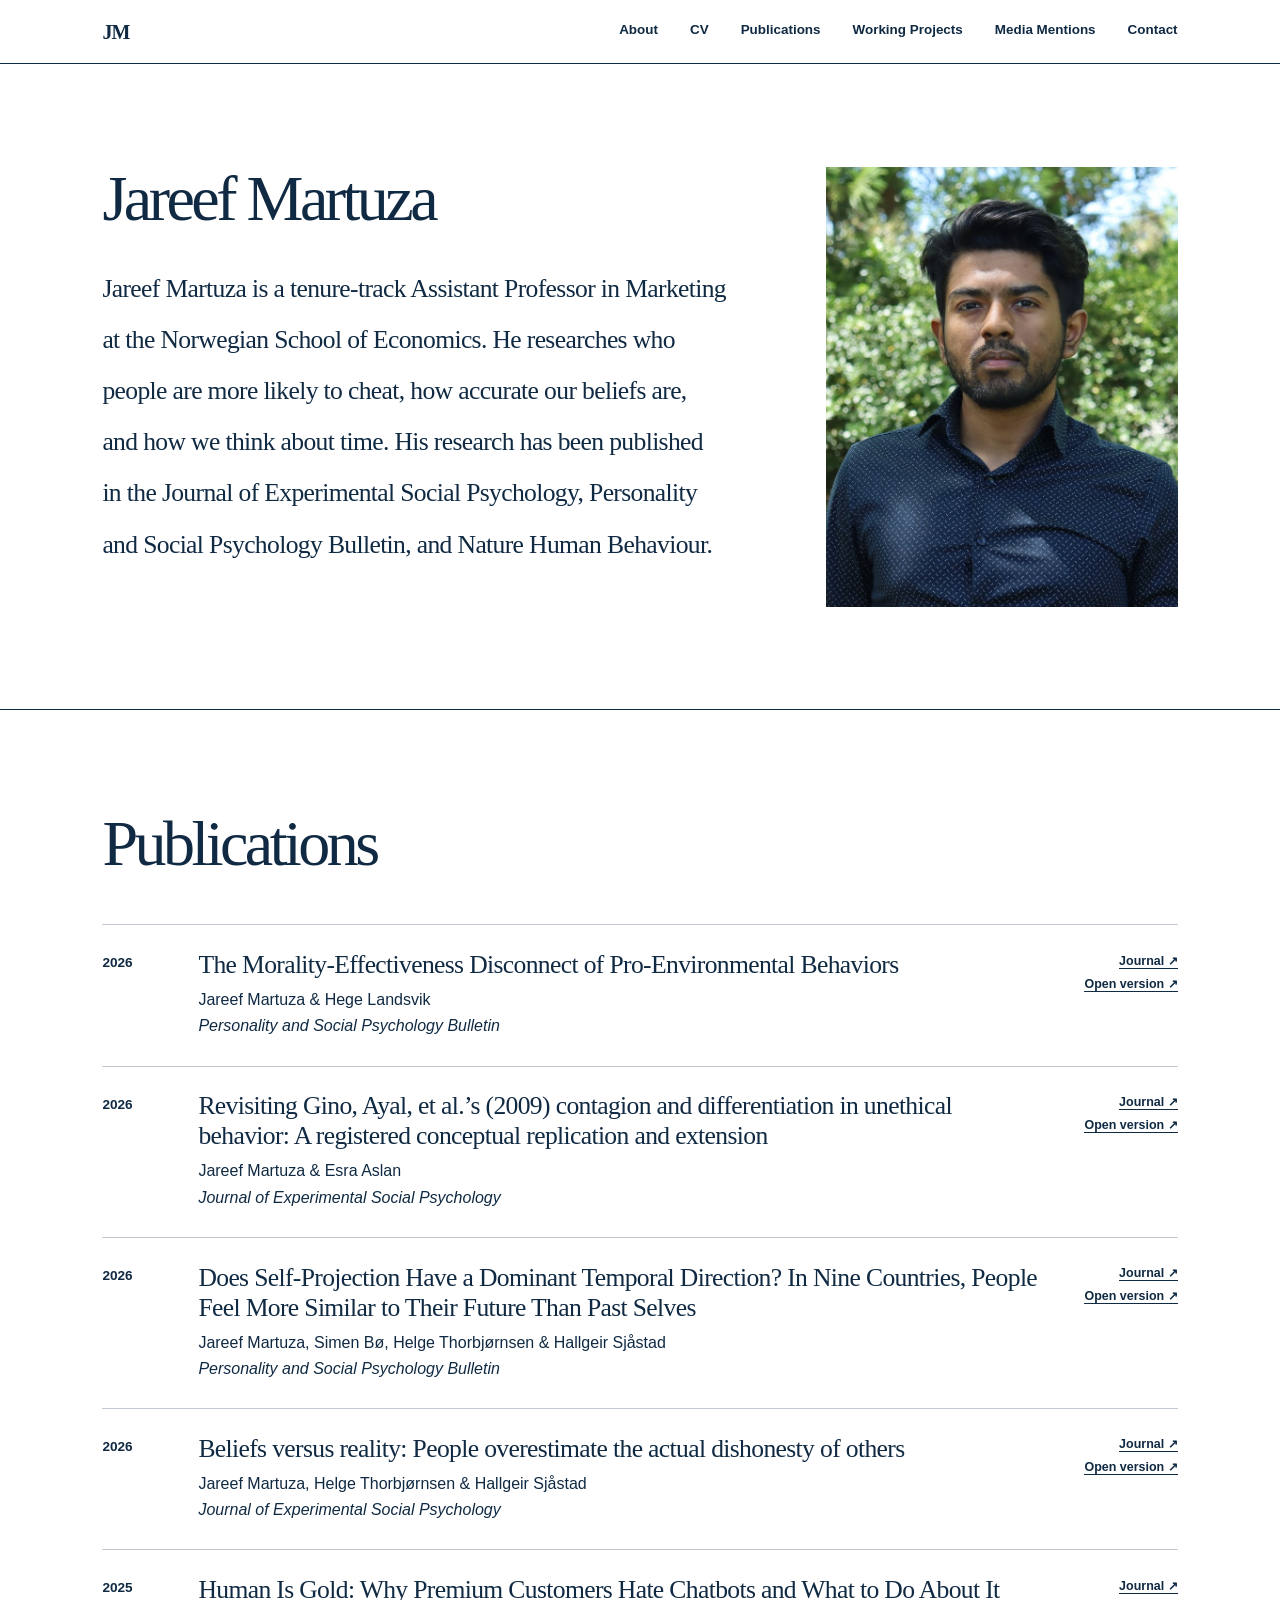
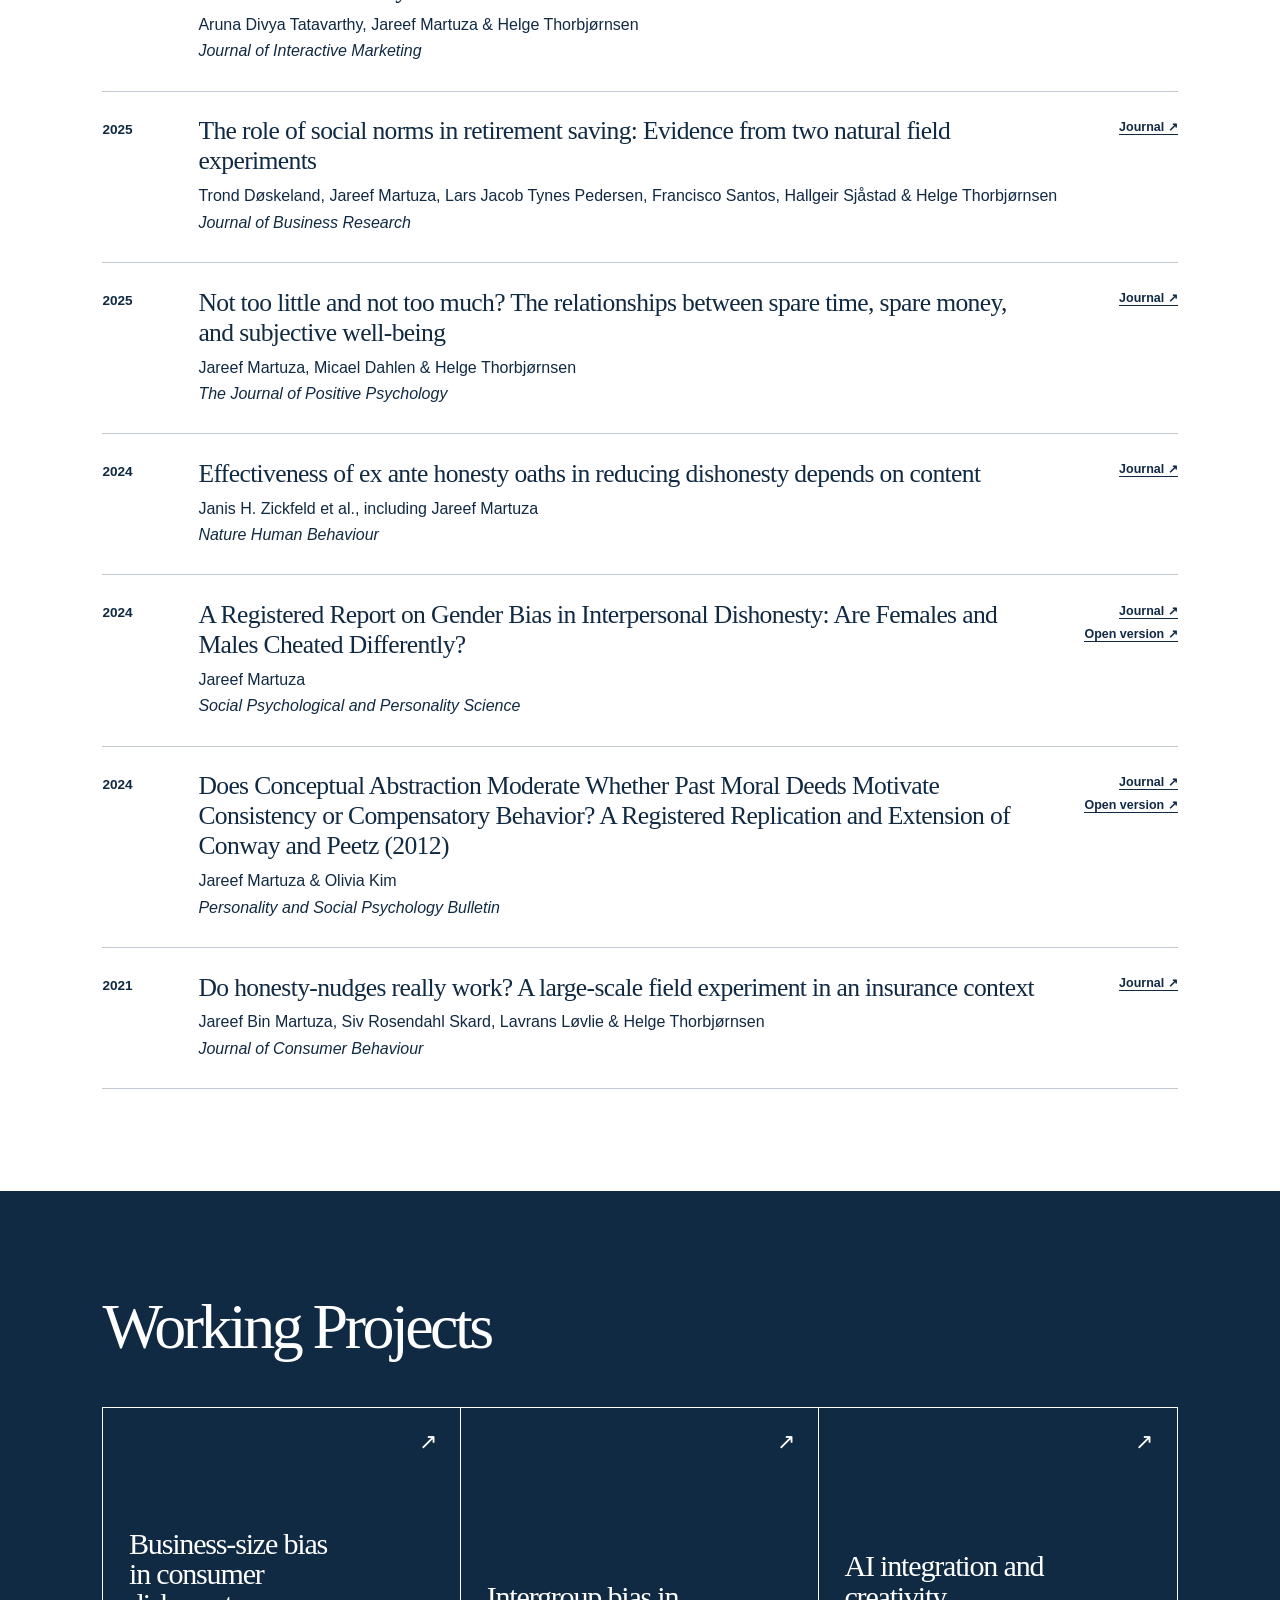
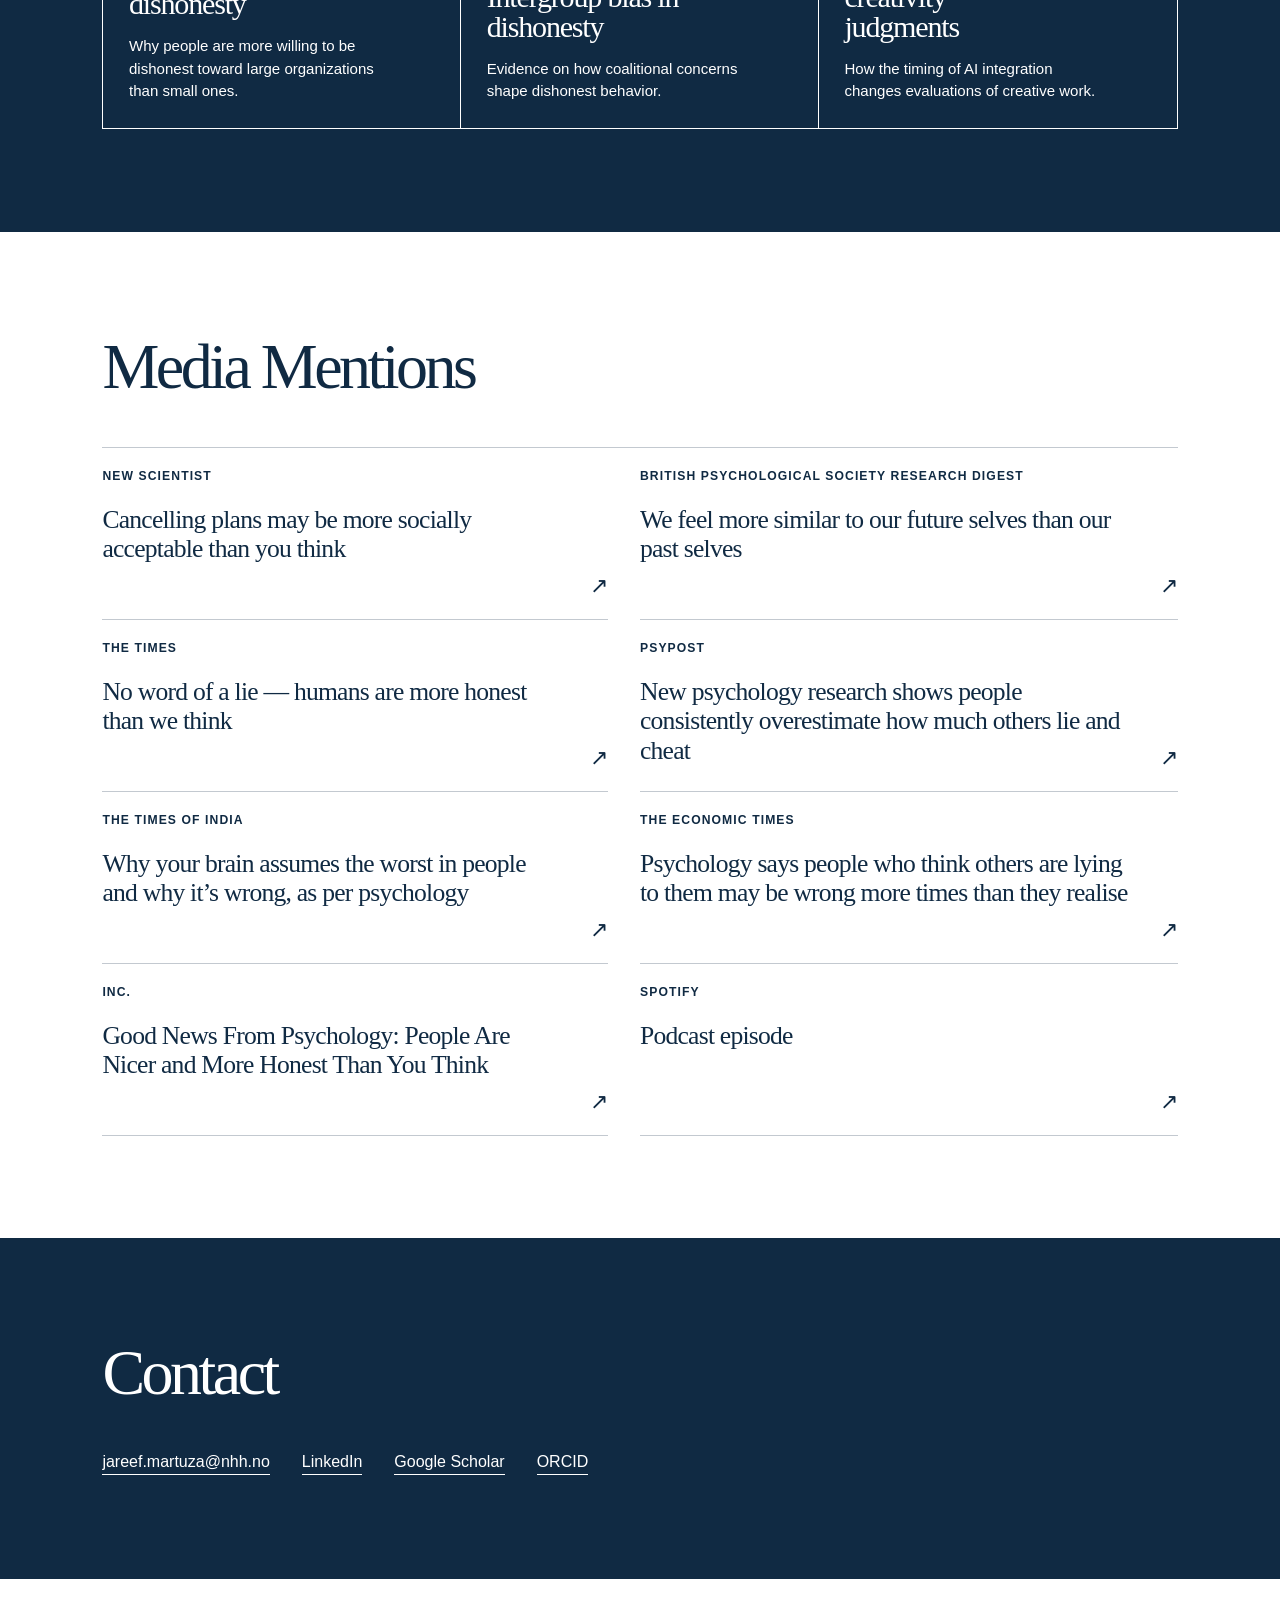
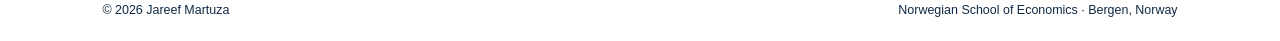
==== index.html @ 2761de85 "Add files via upload" ====
<!doctype html>
<html lang="en">
  <head>
    <meta charset="utf-8">
    <meta name="viewport" content="width=device-width, initial-scale=1">
    <title>Jareef Martuza | Marketing Researcher</title>
    <meta name="description" content="Academic website of Jareef Martuza, Assistant Professor in Marketing at the Norwegian School of Economics.">
    <link rel="icon" href="/favicon.svg" type="image/svg+xml">
    <link rel="stylesheet" href="/styles.css">
  </head>
  <body>
    <main>
      <header class="site-header">
        <a class="wordmark" href="#about" aria-label="Jareef Martuza, home">JM</a>
        <nav aria-label="Main navigation">
          <a href="#about">About</a>
          <a href="/jareef-martuza-cv.pdf" target="_blank" rel="noreferrer">CV</a>
          <a href="#publications">Publications</a>
          <a href="#projects">Working Projects</a>
          <a href="#media">Media Mentions</a>
          <a href="#contact">Contact</a>
        </nav>
      </header>

      <section class="intro" id="about">
        <div class="intro-grid">
          <div class="intro-copy">
            <h1>Jareef Martuza</h1>
            <p>Jareef Martuza is a tenure-track Assistant Professor in Marketing at the Norwegian School of Economics. He researches who people are more likely to cheat, how accurate our beliefs are, and how we think about time. His research has been published in the Journal of Experimental Social Psychology, Personality and Social Psychology Bulletin, and Nature Human Behaviour.</p>
          </div>
          <img src="/jareef-martuza.jpg" alt="Jareef Martuza">
        </div>
      </section>

      <section class="section" id="publications">
        <h1>Publications</h1>
        <div class="publication-list">
          <article class="publication">
            <p class="publication-year">2026</p>
            <div><h2>The Morality-Effectiveness Disconnect of Pro-Environmental Behaviors</h2><p>Jareef Martuza &amp; Hege Landsvik</p><p class="venue">Personality and Social Psychology Bulletin</p></div>
            <div class="publication-links"><a href="https://doi.org/10.1177/01461672261478148" target="_blank" rel="noreferrer">Journal ↗</a><a href="https://doi.org/10.31234/osf.io/rtkqu_v5" target="_blank" rel="noreferrer">Open version ↗</a></div>
          </article>
          <article class="publication">
            <p class="publication-year">2026</p>
            <div><h2>Revisiting Gino, Ayal, et al.’s (2009) contagion and differentiation in unethical behavior: A registered conceptual replication and extension</h2><p>Jareef Martuza &amp; Esra Aslan</p><p class="venue">Journal of Experimental Social Psychology</p></div>
            <div class="publication-links"><a href="https://doi.org/10.1016/j.jesp.2026.104988" target="_blank" rel="noreferrer">Journal ↗</a><a href="https://doi.org/10.31234/osf.io/nz2fy_v4" target="_blank" rel="noreferrer">Open version ↗</a></div>
          </article>
          <article class="publication">
            <p class="publication-year">2026</p>
            <div><h2>Does Self-Projection Have a Dominant Temporal Direction? In Nine Countries, People Feel More Similar to Their Future Than Past Selves</h2><p>Jareef Martuza, Simen Bø, Helge Thorbjørnsen &amp; Hallgeir Sjåstad</p><p class="venue">Personality and Social Psychology Bulletin</p></div>
            <div class="publication-links"><a href="https://doi.org/10.1177/01461672261467790" target="_blank" rel="noreferrer">Journal ↗</a><a href="https://doi.org/10.31234/osf.io/jp2ks_v4" target="_blank" rel="noreferrer">Open version ↗</a></div>
          </article>
          <article class="publication">
            <p class="publication-year">2026</p>
            <div><h2>Beliefs versus reality: People overestimate the actual dishonesty of others</h2><p>Jareef Martuza, Helge Thorbjørnsen &amp; Hallgeir Sjåstad</p><p class="venue">Journal of Experimental Social Psychology</p></div>
            <div class="publication-links"><a href="https://doi.org/10.1016/j.jesp.2026.104904" target="_blank" rel="noreferrer">Journal ↗</a><a href="https://doi.org/10.31234/osf.io/nm2cz_v7" target="_blank" rel="noreferrer">Open version ↗</a></div>
          </article>
          <article class="publication">
            <p class="publication-year">2025</p>
            <div><h2>Human Is Gold: Why Premium Customers Hate Chatbots and What to Do About It</h2><p>Aruna Divya Tatavarthy, Jareef Martuza &amp; Helge Thorbjørnsen</p><p class="venue">Journal of Interactive Marketing</p></div>
            <div class="publication-links"><a href="https://doi.org/10.1177/10949968251322513" target="_blank" rel="noreferrer">Journal ↗</a></div>
          </article>
          <article class="publication">
            <p class="publication-year">2025</p>
            <div><h2>The role of social norms in retirement saving: Evidence from two natural field experiments</h2><p>Trond Døskeland, Jareef Martuza, Lars Jacob Tynes Pedersen, Francisco Santos, Hallgeir Sjåstad &amp; Helge Thorbjørnsen</p><p class="venue">Journal of Business Research</p></div>
            <div class="publication-links"><a href="https://www.sciencedirect.com/science/article/pii/S0148296325000244" target="_blank" rel="noreferrer">Journal ↗</a></div>
          </article>
          <article class="publication">
            <p class="publication-year">2025</p>
            <div><h2>Not too little and not too much? The relationships between spare time, spare money, and subjective well-being</h2><p>Jareef Martuza, Micael Dahlen &amp; Helge Thorbjørnsen</p><p class="venue">The Journal of Positive Psychology</p></div>
            <div class="publication-links"><a href="https://doi.org/10.1080/17439760.2025.2502485" target="_blank" rel="noreferrer">Journal ↗</a></div>
          </article>
          <article class="publication">
            <p class="publication-year">2024</p>
            <div><h2>Effectiveness of ex ante honesty oaths in reducing dishonesty depends on content</h2><p>Janis H. Zickfeld et al., including Jareef Martuza</p><p class="venue">Nature Human Behaviour</p></div>
            <div class="publication-links"><a href="https://doi.org/10.1038/s41562-024-02009-0" target="_blank" rel="noreferrer">Journal ↗</a></div>
          </article>
          <article class="publication">
            <p class="publication-year">2024</p>
            <div><h2>A Registered Report on Gender Bias in Interpersonal Dishonesty: Are Females and Males Cheated Differently?</h2><p>Jareef Martuza</p><p class="venue">Social Psychological and Personality Science</p></div>
            <div class="publication-links"><a href="https://doi.org/10.1177/19485506241285079" target="_blank" rel="noreferrer">Journal ↗</a><a href="https://doi.org/10.31234/osf.io/28sa9" target="_blank" rel="noreferrer">Open version ↗</a></div>
          </article>
          <article class="publication">
            <p class="publication-year">2024</p>
            <div><h2>Does Conceptual Abstraction Moderate Whether Past Moral Deeds Motivate Consistency or Compensatory Behavior? A Registered Replication and Extension of Conway and Peetz (2012)</h2><p>Jareef Martuza &amp; Olivia Kim</p><p class="venue">Personality and Social Psychology Bulletin</p></div>
            <div class="publication-links"><a href="https://doi.org/10.1177/01461672241238420" target="_blank" rel="noreferrer">Journal ↗</a><a href="https://doi.org/10.31234/osf.io/4uvys" target="_blank" rel="noreferrer">Open version ↗</a></div>
          </article>
          <article class="publication">
            <p class="publication-year">2021</p>
            <div><h2>Do honesty-nudges really work? A large-scale field experiment in an insurance context</h2><p>Jareef Bin Martuza, Siv Rosendahl Skard, Lavrans Løvlie &amp; Helge Thorbjørnsen</p><p class="venue">Journal of Consumer Behaviour</p></div>
            <div class="publication-links"><a href="https://onlinelibrary.wiley.com/doi/full/10.1002/cb.2049" target="_blank" rel="noreferrer">Journal ↗</a></div>
          </article>
        </div>
      </section>

      <section class="projects section" id="projects">
        <h1>Working Projects</h1>
        <div class="project-grid">
          <a class="project-card" href="https://doi.org/10.31234/osf.io/aujfy_v8" target="_blank" rel="noreferrer"><h2>Business-size bias in consumer dishonesty</h2><p>Why people are more willing to be dishonest toward large organizations than small ones.</p><span aria-hidden="true">↗</span></a>
          <a class="project-card" href="https://doi.org/10.31234/osf.io/7pkqm_v4" target="_blank" rel="noreferrer"><h2>Intergroup bias in dishonesty</h2><p>Evidence on how coalitional concerns shape dishonest behavior.</p><span aria-hidden="true">↗</span></a>
          <a class="project-card" href="https://doi.org/10.31234/osf.io/kfrux_v1" target="_blank" rel="noreferrer"><h2>AI integration and creativity judgments</h2><p>How the timing of AI integration changes evaluations of creative work.</p><span aria-hidden="true">↗</span></a>
        </div>
      </section>

      <section class="section" id="media">
        <h1>Media Mentions</h1>
        <div class="media-list">
          <a href="https://www.newscientist.com/article/2511875-cancelling-plans-may-be-more-socially-acceptable-than-you-think/" target="_blank" rel="noreferrer" class="media-item"><p>New Scientist</p><h2>Cancelling plans may be more socially acceptable than you think</h2><span aria-hidden="true">↗</span></a>
          <a href="https://www.bps.org.uk/research-digest/we-feel-more-similar-our-future-selves-our-past-selves" target="_blank" rel="noreferrer" class="media-item"><p>British Psychological Society Research Digest</p><h2>We feel more similar to our future selves than our past selves</h2><span aria-hidden="true">↗</span></a>
          <a href="https://www.thetimes.com/uk/science/article/dishonesty-lying-study-behaviour-pcmngmxgx" target="_blank" rel="noreferrer" class="media-item"><p>The Times</p><h2>No word of a lie — humans are more honest than we think</h2><span aria-hidden="true">↗</span></a>
          <a href="https://www.psypost.org/new-psychology-research-shows-people-consistently-overestimate-how-much-others-lie-and-cheat/" target="_blank" rel="noreferrer" class="media-item"><p>PsyPost</p><h2>New psychology research shows people consistently overestimate how much others lie and cheat</h2><span aria-hidden="true">↗</span></a>
          <a href="https://timesofindia.indiatimes.com/relationships/why-your-brain-assumes-the-worst-in-people-and-why-its-wrong-as-per-psychology/articleshow/131793768.cms" target="_blank" rel="noreferrer" class="media-item"><p>The Times of India</p><h2>Why your brain assumes the worst in people and why it’s wrong, as per psychology</h2><span aria-hidden="true">↗</span></a>
          <a href="https://economictimes.indiatimes.com/magazines/panache/psychology-says-people-who-think-others-are-lying-to-them-may-be-wrong-more-times-than-they-realise/articleshow/131725737.cms?from=mdr" target="_blank" rel="noreferrer" class="media-item"><p>The Economic Times</p><h2>Psychology says people who think others are lying to them may be wrong more times than they realise</h2><span aria-hidden="true">↗</span></a>
          <a href="https://www.inc.com/jessica-stillman/good-news-from-psychology-people-are-nicer-and-more-honest-than-you-think/91366186" target="_blank" rel="noreferrer" class="media-item"><p>Inc.</p><h2>Good News From Psychology: People Are Nicer and More Honest Than You Think</h2><span aria-hidden="true">↗</span></a>
          <a href="https://open.spotify.com/episode/5kg5N8dHjE22w9NpsOOdoI" target="_blank" rel="noreferrer" class="media-item"><p>Spotify</p><h2>Podcast episode</h2><span aria-hidden="true">↗</span></a>
        </div>
      </section>

      <section class="contact section" id="contact">
        <h1>Contact</h1>
        <div class="contact-links">
          <a href="mailto:jareef.martuza@nhh.no">jareef.martuza@nhh.no</a>
          <a href="https://www.linkedin.com/in/jareefbinmartuza/" target="_blank" rel="noreferrer">LinkedIn</a>
          <a href="https://scholar.google.com/citations?user=S7nyevgAAAAJ&amp;hl=en&amp;authuser=1" target="_blank" rel="noreferrer">Google Scholar</a>
          <a href="https://orcid.org/0000-0002-6790-5846" target="_blank" rel="noreferrer">ORCID</a>
        </div>
      </section>

      <footer><p>© 2026 Jareef Martuza</p><p>Norwegian School of Economics · Bergen, Norway</p></footer>
    </main>
  </body>
</html>
---- styles.css ----
:root { --blue:#102a43; --white:#ffffff; --line:rgba(16,42,67,.25); --section-title-size:clamp(2.45rem,5vw,4.35rem); }
* { box-sizing:border-box; }
html { scroll-behavior:smooth; }
body { margin:0; background:var(--white); color:var(--blue); font-family:Arial, Helvetica, sans-serif; }
a { color:inherit; text-decoration:none; }
.site-header { display:flex; align-items:center; justify-content:space-between; gap:2rem; padding:1.35rem clamp(1.25rem,8vw,8rem); border-bottom:1px solid var(--blue); }
.wordmark { font:700 1.25rem/1 Georgia, serif; letter-spacing:-.045em; }
nav { display:flex; flex-wrap:wrap; justify-content:flex-end; gap:clamp(.8rem,2.5vw,2rem); font-size:.84rem; font-weight:600; }
nav a { border-bottom:1px solid transparent; padding-bottom:.2rem; }
nav a:hover, nav a:focus-visible { border-color:var(--blue); }
.intro { padding:clamp(4.5rem,8vw,7rem) clamp(1.25rem,8vw,8rem); border-bottom:1px solid var(--blue); }
.intro-grid { display:grid; grid-template-columns:minmax(0,1fr) minmax(15rem,22rem); align-items:start; gap:clamp(2rem,6vw,7rem); }
.intro-copy h1 { margin-bottom:2rem; }
.intro p { max-width:39rem; margin:0; font:400 clamp(1.18rem,2vw,1.6rem)/2 Georgia, serif; letter-spacing:-.025em; }
.intro img { display:block; width:100%; aspect-ratio:4/5; object-fit:cover; object-position:center top; }
.section { padding:clamp(4.5rem,8vw,7rem) clamp(1.25rem,8vw,8rem); border-bottom:1px solid var(--blue); }
h1 { margin:0 0 3rem; font:400 var(--section-title-size)/1 Georgia, serif; letter-spacing:-.055em; }
.publication-list { border-top:1px solid var(--line); }
.publication { display:grid; grid-template-columns:5rem minmax(0,1fr) auto; gap:1rem; align-items:start; padding:1.55rem 0; border-bottom:1px solid var(--line); }
.publication-year { margin:.15rem 0 0; font-size:.85rem; font-weight:700; }
.publication h2 { max-width:53rem; margin:0 0 .5rem; font:400 clamp(1.18rem,2vw,1.6rem)/1.17 Georgia, serif; letter-spacing:-.025em; }
.publication p { margin:.2rem 0; line-height:1.45; }
.publication .venue { font-style:italic; }
.publication-links { display:flex; flex-direction:column; align-items:flex-end; gap:.45rem; padding-top:.15rem; white-space:nowrap; }
.publication-links a { border-bottom:1px solid var(--blue); font-size:.78rem; font-weight:700; }
.projects { background:var(--blue); color:var(--white); border-color:var(--blue); }
.project-grid { display:grid; grid-template-columns:repeat(3,1fr); border:1px solid var(--white); }
.project-card { position:relative; min-height:20rem; padding:1.6rem; display:flex; flex-direction:column; border-right:1px solid var(--white); transition:background .2s ease; }
.project-card:last-child { border-right:0; }
.project-card:hover, .project-card:focus-visible { background:var(--white); color:var(--blue); outline:none; }
.project-card h2 { max-width:14ch; margin:auto 0 1rem; font:400 clamp(1.6rem,2.35vw,2.4rem)/1 Georgia, serif; letter-spacing:-.04em; }
.project-card p { max-width:30ch; margin:0; line-height:1.48; font-size:.94rem; }
.project-card span { position:absolute; top:1.3rem; right:1.45rem; font-size:1.35rem; }
.media-list { display:grid; grid-template-columns:repeat(2,minmax(0,1fr)); gap:0; border-top:1px solid var(--line); }
.media-item { position:relative; min-height:10.75rem; padding:1.35rem 3rem 1.35rem 0; border-bottom:1px solid var(--line); }
.media-item:nth-child(odd) { margin-right:2rem; }
.media-item p { margin:0 0 1.35rem; font-size:.76rem; font-weight:700; letter-spacing:.09em; text-transform:uppercase; }
.media-item h2 { max-width:32rem; margin:0; font:400 clamp(1.25rem,2vw,1.7rem)/1.15 Georgia, serif; letter-spacing:-.03em; }
.media-item span { position:absolute; right:0; bottom:1.25rem; font-size:1.35rem; }
.media-item:hover h2, .media-item:focus-visible h2 { text-decoration:underline; text-underline-offset:.2em; }
.contact { background:var(--blue); color:var(--white); border-color:var(--blue); }
.contact-links { display:flex; flex-wrap:wrap; align-items:center; gap:1rem 2rem; font-size:1rem; }
.contact-links a { border-bottom:1px solid var(--white); padding-bottom:.18rem; }
footer { display:flex; justify-content:space-between; gap:1rem; padding:1.5rem clamp(1.25rem,8vw,8rem); font-size:.78rem; }
footer p { margin:0; }
@media (max-width:700px) {
  .site-header { align-items:flex-start; flex-direction:column; gap:1.1rem; }
  nav { justify-content:flex-start; gap:.7rem 1rem; }
  .intro { padding-top:4.5rem; padding-bottom:4.5rem; }
  .intro-grid { grid-template-columns:1fr; }
  .intro img { max-width:22rem; }
  .publication { grid-template-columns:3.7rem minmax(0,1fr); gap:.65rem; }
  .publication-links { grid-column:2; align-items:flex-start; flex-direction:row; flex-wrap:wrap; padding-top:.25rem; }
  .project-grid, .media-list { grid-template-columns:1fr; }
  .project-card { min-height:16rem; border-right:0; border-bottom:1px solid var(--white); }
  .project-card:last-child { border-bottom:0; }
  .media-item:nth-child(odd) { margin-right:0; }
  .media-item { min-height:auto; }
  footer { flex-direction:column; }
}
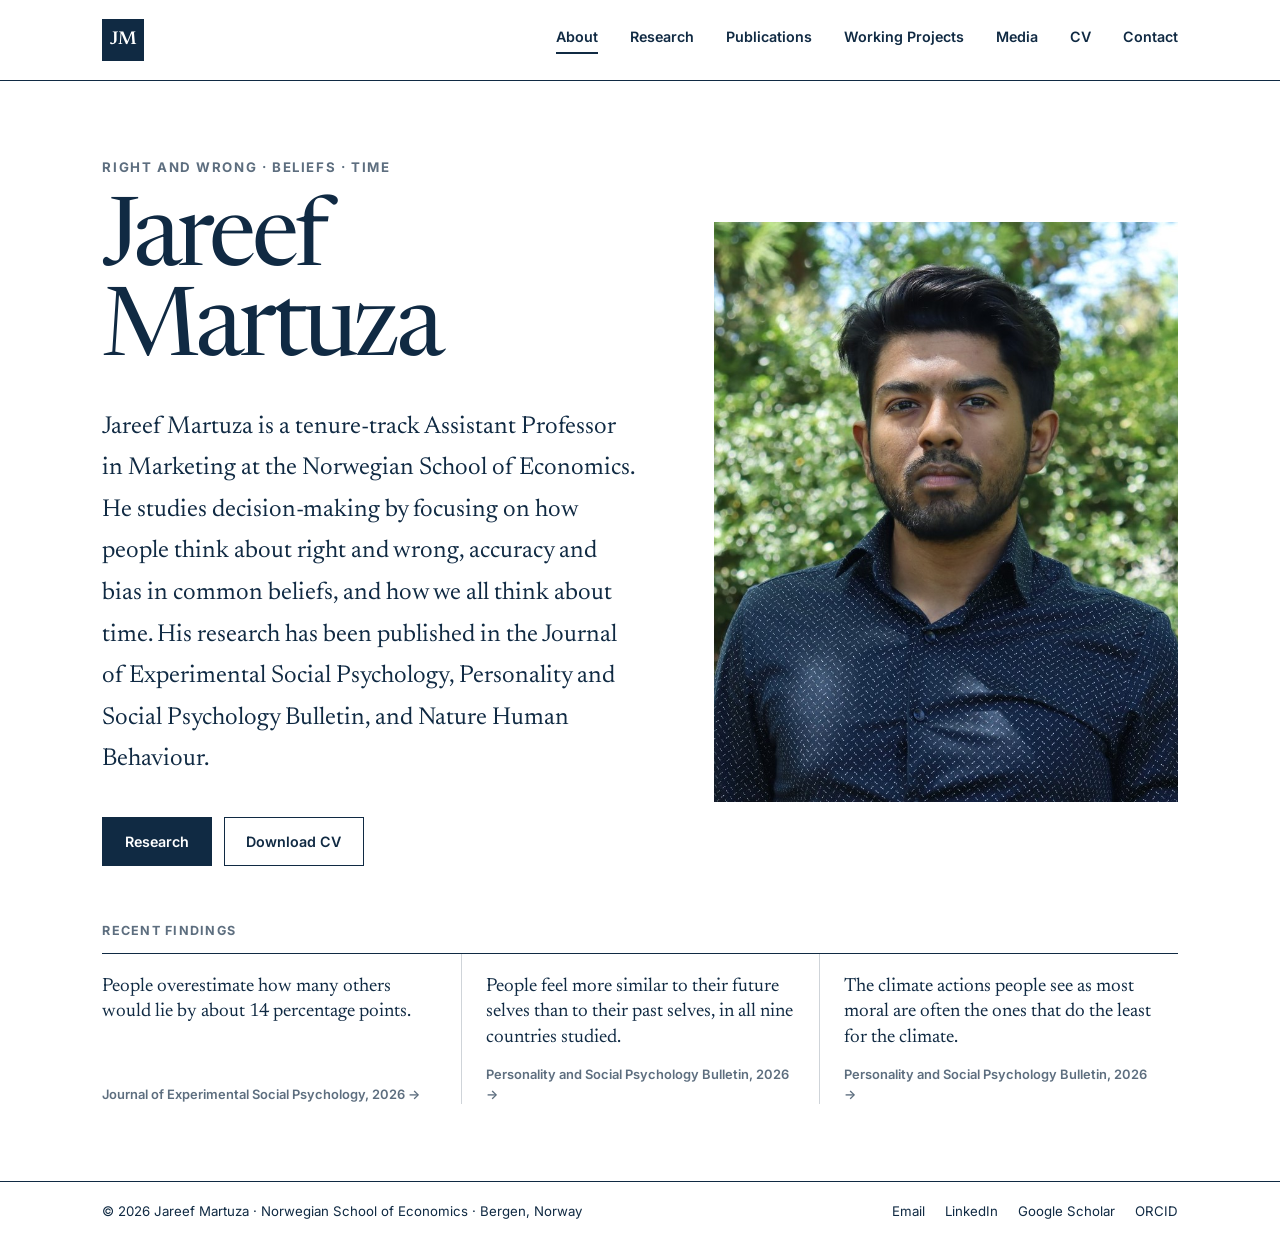
==== commit 64e8ad97: "Replace one-page site with multi-page version Archive the previous one-page site under archive/2026-" ====
--- a/index.html
+++ b/index.html
@@ -1,132 +1,2 @@
-<!doctype html>
-<html lang="en">
-  <head>
-    <meta charset="utf-8">
-    <meta name="viewport" content="width=device-width, initial-scale=1">
-    <title>Jareef Martuza | Marketing Researcher</title>
-    <meta name="description" content="Academic website of Jareef Martuza, Assistant Professor in Marketing at the Norwegian School of Economics.">
-    <link rel="icon" href="/favicon.svg" type="image/svg+xml">
-    <link rel="stylesheet" href="/styles.css">
-  </head>
-  <body>
-    <main>
-      <header class="site-header">
-        <a class="wordmark" href="#about" aria-label="Jareef Martuza, home">JM</a>
-        <nav aria-label="Main navigation">
-          <a href="#about">About</a>
-          <a href="/jareef-martuza-cv.pdf" target="_blank" rel="noreferrer">CV</a>
-          <a href="#publications">Publications</a>
-          <a href="#projects">Working Projects</a>
-          <a href="#media">Media Mentions</a>
-          <a href="#contact">Contact</a>
-        </nav>
-      </header>
-
-      <section class="intro" id="about">
-        <div class="intro-grid">
-          <div class="intro-copy">
-            <h1>Jareef Martuza</h1>
-            <p>Jareef Martuza is a tenure-track Assistant Professor in Marketing at the Norwegian School of Economics. He researches who people are more likely to cheat, how accurate our beliefs are, and how we think about time. His research has been published in the Journal of Experimental Social Psychology, Personality and Social Psychology Bulletin, and Nature Human Behaviour.</p>
-          </div>
-          <img src="/jareef-martuza.jpg" alt="Jareef Martuza">
-        </div>
-      </section>
-
-      <section class="section" id="publications">
-        <h1>Publications</h1>
-        <div class="publication-list">
-          <article class="publication">
-            <p class="publication-year">2026</p>
-            <div><h2>The Morality-Effectiveness Disconnect of Pro-Environmental Behaviors</h2><p>Jareef Martuza &amp; Hege Landsvik</p><p class="venue">Personality and Social Psychology Bulletin</p></div>
-            <div class="publication-links"><a href="https://doi.org/10.1177/01461672261478148" target="_blank" rel="noreferrer">Journal ↗</a><a href="https://doi.org/10.31234/osf.io/rtkqu_v5" target="_blank" rel="noreferrer">Open version ↗</a></div>
-          </article>
-          <article class="publication">
-            <p class="publication-year">2026</p>
-            <div><h2>Revisiting Gino, Ayal, et al.’s (2009) contagion and differentiation in unethical behavior: A registered conceptual replication and extension</h2><p>Jareef Martuza &amp; Esra Aslan</p><p class="venue">Journal of Experimental Social Psychology</p></div>
-            <div class="publication-links"><a href="https://doi.org/10.1016/j.jesp.2026.104988" target="_blank" rel="noreferrer">Journal ↗</a><a href="https://doi.org/10.31234/osf.io/nz2fy_v4" target="_blank" rel="noreferrer">Open version ↗</a></div>
-          </article>
-          <article class="publication">
-            <p class="publication-year">2026</p>
-            <div><h2>Does Self-Projection Have a Dominant Temporal Direction? In Nine Countries, People Feel More Similar to Their Future Than Past Selves</h2><p>Jareef Martuza, Simen Bø, Helge Thorbjørnsen &amp; Hallgeir Sjåstad</p><p class="venue">Personality and Social Psychology Bulletin</p></div>
-            <div class="publication-links"><a href="https://doi.org/10.1177/01461672261467790" target="_blank" rel="noreferrer">Journal ↗</a><a href="https://doi.org/10.31234/osf.io/jp2ks_v4" target="_blank" rel="noreferrer">Open version ↗</a></div>
-          </article>
-          <article class="publication">
-            <p class="publication-year">2026</p>
-            <div><h2>Beliefs versus reality: People overestimate the actual dishonesty of others</h2><p>Jareef Martuza, Helge Thorbjørnsen &amp; Hallgeir Sjåstad</p><p class="venue">Journal of Experimental Social Psychology</p></div>
-            <div class="publication-links"><a href="https://doi.org/10.1016/j.jesp.2026.104904" target="_blank" rel="noreferrer">Journal ↗</a><a href="https://doi.org/10.31234/osf.io/nm2cz_v7" target="_blank" rel="noreferrer">Open version ↗</a></div>
-          </article>
-          <article class="publication">
-            <p class="publication-year">2025</p>
-            <div><h2>Human Is Gold: Why Premium Customers Hate Chatbots and What to Do About It</h2><p>Aruna Divya Tatavarthy, Jareef Martuza &amp; Helge Thorbjørnsen</p><p class="venue">Journal of Interactive Marketing</p></div>
-            <div class="publication-links"><a href="https://doi.org/10.1177/10949968251322513" target="_blank" rel="noreferrer">Journal ↗</a></div>
-          </article>
-          <article class="publication">
-            <p class="publication-year">2025</p>
-            <div><h2>The role of social norms in retirement saving: Evidence from two natural field experiments</h2><p>Trond Døskeland, Jareef Martuza, Lars Jacob Tynes Pedersen, Francisco Santos, Hallgeir Sjåstad &amp; Helge Thorbjørnsen</p><p class="venue">Journal of Business Research</p></div>
-            <div class="publication-links"><a href="https://www.sciencedirect.com/science/article/pii/S0148296325000244" target="_blank" rel="noreferrer">Journal ↗</a></div>
-          </article>
-          <article class="publication">
-            <p class="publication-year">2025</p>
-            <div><h2>Not too little and not too much? The relationships between spare time, spare money, and subjective well-being</h2><p>Jareef Martuza, Micael Dahlen &amp; Helge Thorbjørnsen</p><p class="venue">The Journal of Positive Psychology</p></div>
-            <div class="publication-links"><a href="https://doi.org/10.1080/17439760.2025.2502485" target="_blank" rel="noreferrer">Journal ↗</a></div>
-          </article>
-          <article class="publication">
-            <p class="publication-year">2024</p>
-            <div><h2>Effectiveness of ex ante honesty oaths in reducing dishonesty depends on content</h2><p>Janis H. Zickfeld et al., including Jareef Martuza</p><p class="venue">Nature Human Behaviour</p></div>
-            <div class="publication-links"><a href="https://doi.org/10.1038/s41562-024-02009-0" target="_blank" rel="noreferrer">Journal ↗</a></div>
-          </article>
-          <article class="publication">
-            <p class="publication-year">2024</p>
-            <div><h2>A Registered Report on Gender Bias in Interpersonal Dishonesty: Are Females and Males Cheated Differently?</h2><p>Jareef Martuza</p><p class="venue">Social Psychological and Personality Science</p></div>
-            <div class="publication-links"><a href="https://doi.org/10.1177/19485506241285079" target="_blank" rel="noreferrer">Journal ↗</a><a href="https://doi.org/10.31234/osf.io/28sa9" target="_blank" rel="noreferrer">Open version ↗</a></div>
-          </article>
-          <article class="publication">
-            <p class="publication-year">2024</p>
-            <div><h2>Does Conceptual Abstraction Moderate Whether Past Moral Deeds Motivate Consistency or Compensatory Behavior? A Registered Replication and Extension of Conway and Peetz (2012)</h2><p>Jareef Martuza &amp; Olivia Kim</p><p class="venue">Personality and Social Psychology Bulletin</p></div>
-            <div class="publication-links"><a href="https://doi.org/10.1177/01461672241238420" target="_blank" rel="noreferrer">Journal ↗</a><a href="https://doi.org/10.31234/osf.io/4uvys" target="_blank" rel="noreferrer">Open version ↗</a></div>
-          </article>
-          <article class="publication">
-            <p class="publication-year">2021</p>
-            <div><h2>Do honesty-nudges really work? A large-scale field experiment in an insurance context</h2><p>Jareef Bin Martuza, Siv Rosendahl Skard, Lavrans Løvlie &amp; Helge Thorbjørnsen</p><p class="venue">Journal of Consumer Behaviour</p></div>
-            <div class="publication-links"><a href="https://onlinelibrary.wiley.com/doi/full/10.1002/cb.2049" target="_blank" rel="noreferrer">Journal ↗</a></div>
-          </article>
-        </div>
-      </section>
-
-      <section class="projects section" id="projects">
-        <h1>Working Projects</h1>
-        <div class="project-grid">
-          <a class="project-card" href="https://doi.org/10.31234/osf.io/aujfy_v8" target="_blank" rel="noreferrer"><h2>Business-size bias in consumer dishonesty</h2><p>Why people are more willing to be dishonest toward large organizations than small ones.</p><span aria-hidden="true">↗</span></a>
-          <a class="project-card" href="https://doi.org/10.31234/osf.io/7pkqm_v4" target="_blank" rel="noreferrer"><h2>Intergroup bias in dishonesty</h2><p>Evidence on how coalitional concerns shape dishonest behavior.</p><span aria-hidden="true">↗</span></a>
-          <a class="project-card" href="https://doi.org/10.31234/osf.io/kfrux_v1" target="_blank" rel="noreferrer"><h2>AI integration and creativity judgments</h2><p>How the timing of AI integration changes evaluations of creative work.</p><span aria-hidden="true">↗</span></a>
-        </div>
-      </section>
-
-      <section class="section" id="media">
-        <h1>Media Mentions</h1>
-        <div class="media-list">
-          <a href="https://www.newscientist.com/article/2511875-cancelling-plans-may-be-more-socially-acceptable-than-you-think/" target="_blank" rel="noreferrer" class="media-item"><p>New Scientist</p><h2>Cancelling plans may be more socially acceptable than you think</h2><span aria-hidden="true">↗</span></a>
-          <a href="https://www.bps.org.uk/research-digest/we-feel-more-similar-our-future-selves-our-past-selves" target="_blank" rel="noreferrer" class="media-item"><p>British Psychological Society Research Digest</p><h2>We feel more similar to our future selves than our past selves</h2><span aria-hidden="true">↗</span></a>
-          <a href="https://www.thetimes.com/uk/science/article/dishonesty-lying-study-behaviour-pcmngmxgx" target="_blank" rel="noreferrer" class="media-item"><p>The Times</p><h2>No word of a lie — humans are more honest than we think</h2><span aria-hidden="true">↗</span></a>
-          <a href="https://www.psypost.org/new-psychology-research-shows-people-consistently-overestimate-how-much-others-lie-and-cheat/" target="_blank" rel="noreferrer" class="media-item"><p>PsyPost</p><h2>New psychology research shows people consistently overestimate how much others lie and cheat</h2><span aria-hidden="true">↗</span></a>
-          <a href="https://timesofindia.indiatimes.com/relationships/why-your-brain-assumes-the-worst-in-people-and-why-its-wrong-as-per-psychology/articleshow/131793768.cms" target="_blank" rel="noreferrer" class="media-item"><p>The Times of India</p><h2>Why your brain assumes the worst in people and why it’s wrong, as per psychology</h2><span aria-hidden="true">↗</span></a>
-          <a href="https://economictimes.indiatimes.com/magazines/panache/psychology-says-people-who-think-others-are-lying-to-them-may-be-wrong-more-times-than-they-realise/articleshow/131725737.cms?from=mdr" target="_blank" rel="noreferrer" class="media-item"><p>The Economic Times</p><h2>Psychology says people who think others are lying to them may be wrong more times than they realise</h2><span aria-hidden="true">↗</span></a>
-          <a href="https://www.inc.com/jessica-stillman/good-news-from-psychology-people-are-nicer-and-more-honest-than-you-think/91366186" target="_blank" rel="noreferrer" class="media-item"><p>Inc.</p><h2>Good News From Psychology: People Are Nicer and More Honest Than You Think</h2><span aria-hidden="true">↗</span></a>
-          <a href="https://open.spotify.com/episode/5kg5N8dHjE22w9NpsOOdoI" target="_blank" rel="noreferrer" class="media-item"><p>Spotify</p><h2>Podcast episode</h2><span aria-hidden="true">↗</span></a>
-        </div>
-      </section>
-
-      <section class="contact section" id="contact">
-        <h1>Contact</h1>
-        <div class="contact-links">
-          <a href="mailto:jareef.martuza@nhh.no">jareef.martuza@nhh.no</a>
-          <a href="https://www.linkedin.com/in/jareefbinmartuza/" target="_blank" rel="noreferrer">LinkedIn</a>
-          <a href="https://scholar.google.com/citations?user=S7nyevgAAAAJ&amp;hl=en&amp;authuser=1" target="_blank" rel="noreferrer">Google Scholar</a>
-          <a href="https://orcid.org/0000-0002-6790-5846" target="_blank" rel="noreferrer">ORCID</a>
-        </div>
-      </section>
-
-      <footer><p>© 2026 Jareef Martuza</p><p>Norwegian School of Economics · Bergen, Norway</p></footer>
-    </main>
-  </body>
-</html>
+<!DOCTYPE html><html lang="en"><head><meta charSet="utf-8"/><meta name="viewport" content="width=device-width, initial-scale=1"/><link rel="preload" href="/jareef-martuza.jpg" as="image"/><link rel="stylesheet" href="/styles.css"/><link rel="preload" href="https://fonts.googleapis.com/css2?family=Inter:wght@400;500;600;700&amp;family=Newsreader:ital,opsz,wght@0,6..72,400;0,6..72,500;1,6..72,400&amp;display=swap" as="style"/><title>Jareef Martuza | Marketing Researcher</title><meta name="description" content="Academic website of Jareef Martuza, Assistant Professor in Marketing at the Norwegian School of Economics."/><link rel="shortcut icon" href="/favicon.svg"/><link rel="icon" href="/favicon.svg"/><link rel="preconnect" href="https://fonts.googleapis.com"/><link rel="preconnect" href="https://fonts.gstatic.com" crossorigin=""/><link rel="stylesheet" href="https://fonts.googleapis.com/css2?family=Inter:wght@400;500;600;700&amp;family=Newsreader:ital,opsz,wght@0,6..72,400;0,6..72,500;1,6..72,400&amp;display=swap"/>
+</head><body class="antialiased"><header class="site-header"><a href="/" class="wordmark" aria-label="Jareef Martuza, home">JM</a><nav aria-label="Main navigation"><a href="/" aria-current="page">About</a><a href="/research">Research</a><a href="/publications">Publications</a><a href="/projects">Working Projects</a><a href="/media">Media</a><a href="/cv">CV</a><a href="/contact">Contact</a></nav></header><main><section class="intro"><div class="intro-grid"><div class="intro-copy"><p class="eyebrow">Right and wrong · Beliefs · Time</p><h1 class="name">Jareef Martuza</h1><p class="bio">Jareef Martuza is a tenure-track Assistant Professor in Marketing at the Norwegian School of Economics. He studies decision-making by focusing on how people think about right and wrong, accuracy and bias in common beliefs, and how we all think about time. His research has been published in the Journal of Experimental Social Psychology, Personality and Social Psychology Bulletin, and Nature Human Behaviour.</p><div class="intro-actions"><a href="/research" class="button">Research</a><a class="button button-ghost" href="/jareef-martuza-cv.pdf" target="_blank" rel="noreferrer">Download CV</a></div></div><div class="portrait"><img src="/jareef-martuza.jpg" alt="Jareef Martuza"/></div></div><div class="findings"><p class="label">Recent findings</p><div class="findings-grid"><a href="/publications#beliefs-versus-reality" class="finding"><p>People overestimate how many others would lie by about 14 percentage points.</p><span>Journal of Experimental Social Psychology, 2026<!-- --> →</span></a><a href="/publications#self-projection" class="finding"><p>People feel more similar to their future selves than to their past selves, in all nine countries studied.</p><span>Personality and Social Psychology Bulletin, 2026<!-- --> →</span></a><a href="/publications#morality-effectiveness" class="finding"><p>The climate actions people see as most moral are often the ones that do the least for the climate.</p><span>Personality and Social Psychology Bulletin, 2026<!-- --> →</span></a></div></div></section></main><footer><p>© <!-- -->2026<!-- --> Jareef Martuza · Norwegian School of Economics · Bergen, Norway</p><p class="footer-links"><a href="mailto:jareef.martuza@nhh.no">Email</a><a href="https://www.linkedin.com/in/jareefbinmartuza/" target="_blank" rel="noreferrer">LinkedIn</a><a href="https://scholar.google.com/citations?user=S7nyevgAAAAJ&amp;hl=en&amp;authuser=1" target="_blank" rel="noreferrer">Google Scholar</a><a href="https://orcid.org/0000-0002-6790-5846" target="_blank" rel="noreferrer">ORCID</a></p></footer></body></html>
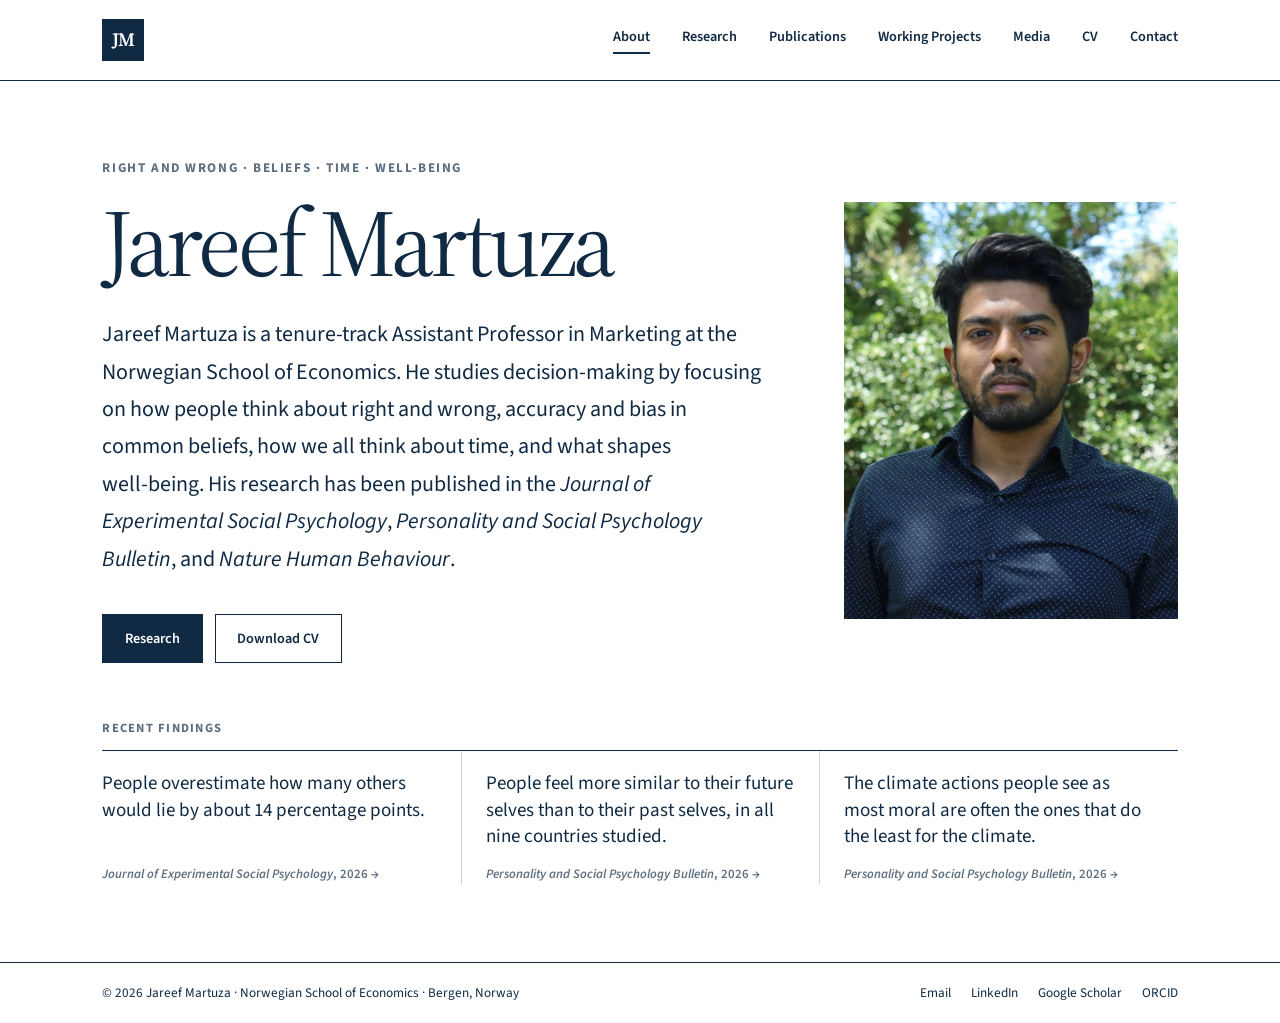
==== commit 656d9bbe: "Update site: four-theme research diagram, figures, new fonts Add a Well-being theme and a 2x2 overla" ====
--- a/index.html
+++ b/index.html
@@ -1,2 +1,2 @@
-<!DOCTYPE html><html lang="en"><head><meta charSet="utf-8"/><meta name="viewport" content="width=device-width, initial-scale=1"/><link rel="preload" href="/jareef-martuza.jpg" as="image"/><link rel="stylesheet" href="/styles.css"/><link rel="preload" href="https://fonts.googleapis.com/css2?family=Inter:wght@400;500;600;700&amp;family=Newsreader:ital,opsz,wght@0,6..72,400;0,6..72,500;1,6..72,400&amp;display=swap" as="style"/><title>Jareef Martuza | Marketing Researcher</title><meta name="description" content="Academic website of Jareef Martuza, Assistant Professor in Marketing at the Norwegian School of Economics."/><link rel="shortcut icon" href="/favicon.svg"/><link rel="icon" href="/favicon.svg"/><link rel="preconnect" href="https://fonts.googleapis.com"/><link rel="preconnect" href="https://fonts.gstatic.com" crossorigin=""/><link rel="stylesheet" href="https://fonts.googleapis.com/css2?family=Inter:wght@400;500;600;700&amp;family=Newsreader:ital,opsz,wght@0,6..72,400;0,6..72,500;1,6..72,400&amp;display=swap"/>
-</head><body class="antialiased"><header class="site-header"><a href="/" class="wordmark" aria-label="Jareef Martuza, home">JM</a><nav aria-label="Main navigation"><a href="/" aria-current="page">About</a><a href="/research">Research</a><a href="/publications">Publications</a><a href="/projects">Working Projects</a><a href="/media">Media</a><a href="/cv">CV</a><a href="/contact">Contact</a></nav></header><main><section class="intro"><div class="intro-grid"><div class="intro-copy"><p class="eyebrow">Right and wrong · Beliefs · Time</p><h1 class="name">Jareef Martuza</h1><p class="bio">Jareef Martuza is a tenure-track Assistant Professor in Marketing at the Norwegian School of Economics. He studies decision-making by focusing on how people think about right and wrong, accuracy and bias in common beliefs, and how we all think about time. His research has been published in the Journal of Experimental Social Psychology, Personality and Social Psychology Bulletin, and Nature Human Behaviour.</p><div class="intro-actions"><a href="/research" class="button">Research</a><a class="button button-ghost" href="/jareef-martuza-cv.pdf" target="_blank" rel="noreferrer">Download CV</a></div></div><div class="portrait"><img src="/jareef-martuza.jpg" alt="Jareef Martuza"/></div></div><div class="findings"><p class="label">Recent findings</p><div class="findings-grid"><a href="/publications#beliefs-versus-reality" class="finding"><p>People overestimate how many others would lie by about 14 percentage points.</p><span>Journal of Experimental Social Psychology, 2026<!-- --> →</span></a><a href="/publications#self-projection" class="finding"><p>People feel more similar to their future selves than to their past selves, in all nine countries studied.</p><span>Personality and Social Psychology Bulletin, 2026<!-- --> →</span></a><a href="/publications#morality-effectiveness" class="finding"><p>The climate actions people see as most moral are often the ones that do the least for the climate.</p><span>Personality and Social Psychology Bulletin, 2026<!-- --> →</span></a></div></div></section></main><footer><p>© <!-- -->2026<!-- --> Jareef Martuza · Norwegian School of Economics · Bergen, Norway</p><p class="footer-links"><a href="mailto:jareef.martuza@nhh.no">Email</a><a href="https://www.linkedin.com/in/jareefbinmartuza/" target="_blank" rel="noreferrer">LinkedIn</a><a href="https://scholar.google.com/citations?user=S7nyevgAAAAJ&amp;hl=en&amp;authuser=1" target="_blank" rel="noreferrer">Google Scholar</a><a href="https://orcid.org/0000-0002-6790-5846" target="_blank" rel="noreferrer">ORCID</a></p></footer></body></html>+<!DOCTYPE html><html lang="en"><head><meta charSet="utf-8"/><meta name="viewport" content="width=device-width, initial-scale=1"/><link rel="preload" href="/jareef-martuza.jpg" as="image"/><link rel="stylesheet" href="/styles.css"/><link rel="preload" href="https://fonts.googleapis.com/css2?family=Source+Sans+3:ital,wght@0,400;0,500;0,600;0,700;1,400;1,500&amp;family=Source+Serif+4:ital,opsz,wght@0,8..60,400;0,8..60,500;1,8..60,400&amp;display=swap" as="style"/><title>Jareef Martuza | Assistant Professor of Marketing</title><meta name="description" content="Academic website of Jareef Martuza, Assistant Professor in Marketing at the Norwegian School of Economics."/><link rel="shortcut icon" href="/favicon.svg"/><link rel="icon" href="/favicon.svg"/><link rel="preconnect" href="https://fonts.googleapis.com"/><link rel="preconnect" href="https://fonts.gstatic.com" crossorigin=""/><link rel="stylesheet" href="https://fonts.googleapis.com/css2?family=Source+Sans+3:ital,wght@0,400;0,500;0,600;0,700;1,400;1,500&amp;family=Source+Serif+4:ital,opsz,wght@0,8..60,400;0,8..60,500;1,8..60,400&amp;display=swap"/>
+</head><body class="antialiased"><header class="site-header"><a href="/" class="wordmark" aria-label="Jareef Martuza, home">JM</a><nav aria-label="Main navigation"><a href="/" aria-current="page">About</a><a href="/research">Research</a><a href="/publications">Publications</a><a href="/projects">Working Projects</a><a href="/media">Media</a><a href="/cv">CV</a><a href="/contact">Contact</a></nav></header><main><section class="intro"><div class="intro-grid"><div class="intro-copy"><p class="eyebrow">Right and wrong · Beliefs · Time · Well-being</p><h1 class="name">Jareef Martuza</h1><p class="bio">Jareef Martuza is a tenure-track Assistant Professor in Marketing at the Norwegian School of Economics. He studies decision-making by focusing on how people think about right and wrong, accuracy and bias in common beliefs, how we all think about time, and what shapes well‑being. His research has been published in the <em>Journal of Experimental Social Psychology</em>, <em>Personality and Social Psychology Bulletin</em>, and <em>Nature Human Behaviour</em>.</p><div class="intro-actions"><a href="/research" class="button">Research</a><a class="button button-ghost" href="/jareef-martuza-cv.pdf" target="_blank" rel="noreferrer">Download CV</a></div></div><div class="portrait"><img src="/jareef-martuza.jpg" alt="Jareef Martuza"/></div></div><div class="findings"><p class="label">Recent findings</p><div class="findings-grid"><a href="/publications#beliefs-versus-reality" class="finding"><p>People overestimate how many others would lie by about 14 percentage points.</p><span><em>Journal of Experimental Social Psychology</em>, 2026<!-- --> →</span></a><a href="/publications#self-projection" class="finding"><p>People feel more similar to their future selves than to their past selves, in all nine countries studied.</p><span><em>Personality and Social Psychology Bulletin</em>, 2026<!-- --> →</span></a><a href="/publications#morality-effectiveness" class="finding"><p>The climate actions people see as most moral are often the ones that do the least for the climate.</p><span><em>Personality and Social Psychology Bulletin</em>, 2026<!-- --> →</span></a></div></div></section></main><footer><p>© <!-- -->2026<!-- --> Jareef Martuza · Norwegian School of Economics · Bergen, Norway</p><p class="footer-links"><a href="mailto:jareef.martuza@nhh.no">Email</a><a href="https://www.linkedin.com/in/jareefbinmartuza/" target="_blank" rel="noreferrer">LinkedIn</a><a href="https://scholar.google.com/citations?user=S7nyevgAAAAJ&amp;hl=en&amp;authuser=1" target="_blank" rel="noreferrer">Google Scholar</a><a href="https://orcid.org/0000-0002-6790-5846" target="_blank" rel="noreferrer">ORCID</a></p></footer></body></html>
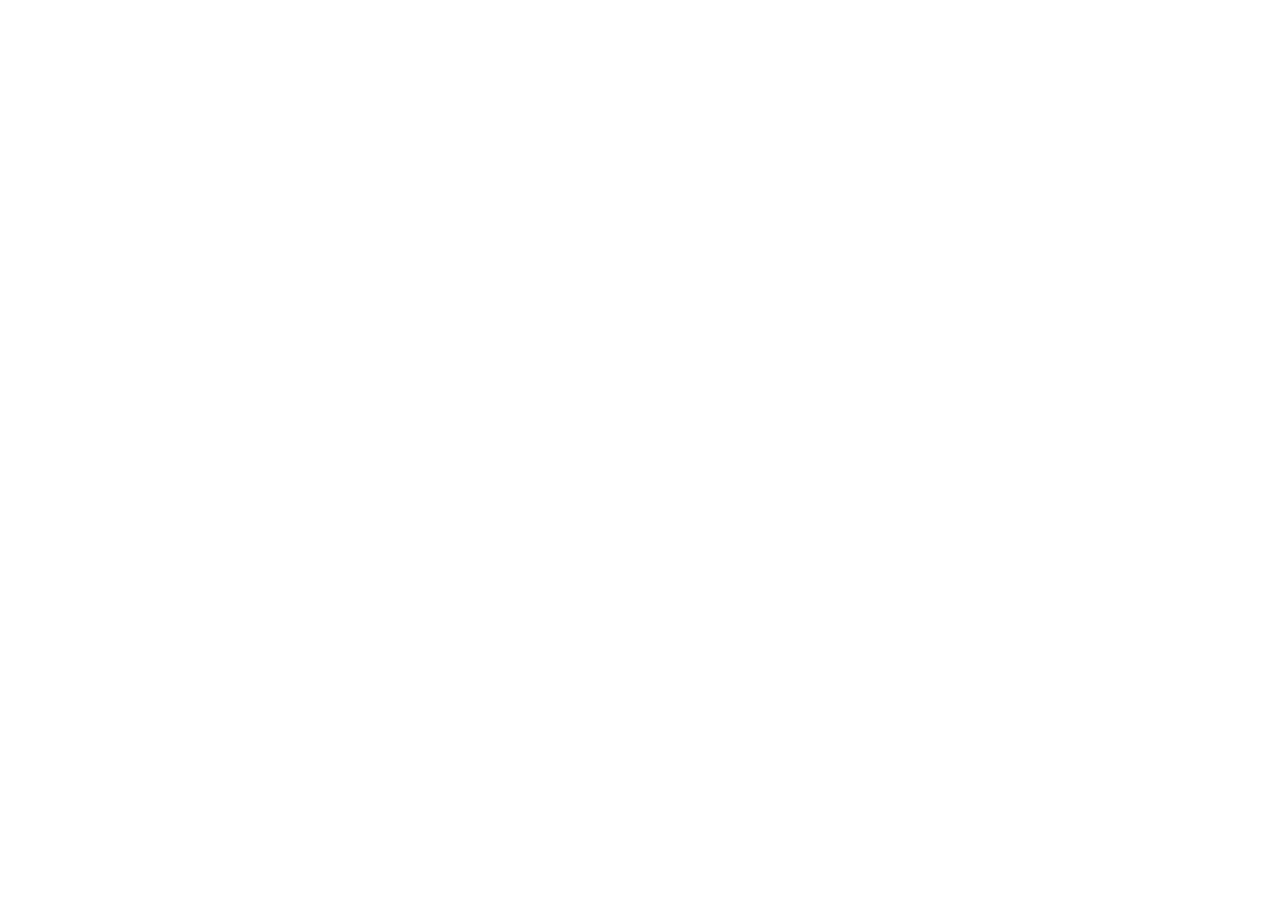
==== commit ac5c9b47: "Redirect to jareefmartuza.github.io The site now lives at https://jareefmartuza.github.io. Each old " ====
--- a/index.html
+++ b/index.html
@@ -1,2 +1,15 @@
-<!DOCTYPE html><html lang="en"><head><meta charSet="utf-8"/><meta name="viewport" content="width=device-width, initial-scale=1"/><link rel="preload" href="/jareef-martuza.jpg" as="image"/><link rel="stylesheet" href="/styles.css"/><link rel="preload" href="https://fonts.googleapis.com/css2?family=Source+Sans+3:ital,wght@0,400;0,500;0,600;0,700;1,400;1,500&amp;family=Source+Serif+4:ital,opsz,wght@0,8..60,400;0,8..60,500;1,8..60,400&amp;display=swap" as="style"/><title>Jareef Martuza | Assistant Professor of Marketing</title><meta name="description" content="Academic website of Jareef Martuza, Assistant Professor in Marketing at the Norwegian School of Economics."/><link rel="shortcut icon" href="/favicon.svg"/><link rel="icon" href="/favicon.svg"/><link rel="preconnect" href="https://fonts.googleapis.com"/><link rel="preconnect" href="https://fonts.gstatic.com" crossorigin=""/><link rel="stylesheet" href="https://fonts.googleapis.com/css2?family=Source+Sans+3:ital,wght@0,400;0,500;0,600;0,700;1,400;1,500&amp;family=Source+Serif+4:ital,opsz,wght@0,8..60,400;0,8..60,500;1,8..60,400&amp;display=swap"/>
-</head><body class="antialiased"><header class="site-header"><a href="/" class="wordmark" aria-label="Jareef Martuza, home">JM</a><nav aria-label="Main navigation"><a href="/" aria-current="page">About</a><a href="/research">Research</a><a href="/publications">Publications</a><a href="/projects">Working Projects</a><a href="/media">Media</a><a href="/cv">CV</a><a href="/contact">Contact</a></nav></header><main><section class="intro"><div class="intro-grid"><div class="intro-copy"><p class="eyebrow">Right and wrong · Beliefs · Time · Well-being</p><h1 class="name">Jareef Martuza</h1><p class="bio">Jareef Martuza is a tenure-track Assistant Professor in Marketing at the Norwegian School of Economics. He studies decision-making by focusing on how people think about right and wrong, accuracy and bias in common beliefs, how we all think about time, and what shapes well‑being. His research has been published in the <em>Journal of Experimental Social Psychology</em>, <em>Personality and Social Psychology Bulletin</em>, and <em>Nature Human Behaviour</em>.</p><div class="intro-actions"><a href="/research" class="button">Research</a><a class="button button-ghost" href="/jareef-martuza-cv.pdf" target="_blank" rel="noreferrer">Download CV</a></div></div><div class="portrait"><img src="/jareef-martuza.jpg" alt="Jareef Martuza"/></div></div><div class="findings"><p class="label">Recent findings</p><div class="findings-grid"><a href="/publications#beliefs-versus-reality" class="finding"><p>People overestimate how many others would lie by about 14 percentage points.</p><span><em>Journal of Experimental Social Psychology</em>, 2026<!-- --> →</span></a><a href="/publications#self-projection" class="finding"><p>People feel more similar to their future selves than to their past selves, in all nine countries studied.</p><span><em>Personality and Social Psychology Bulletin</em>, 2026<!-- --> →</span></a><a href="/publications#morality-effectiveness" class="finding"><p>The climate actions people see as most moral are often the ones that do the least for the climate.</p><span><em>Personality and Social Psychology Bulletin</em>, 2026<!-- --> →</span></a></div></div></section></main><footer><p>© <!-- -->2026<!-- --> Jareef Martuza · Norwegian School of Economics · Bergen, Norway</p><p class="footer-links"><a href="mailto:jareef.martuza@nhh.no">Email</a><a href="https://www.linkedin.com/in/jareefbinmartuza/" target="_blank" rel="noreferrer">LinkedIn</a><a href="https://scholar.google.com/citations?user=S7nyevgAAAAJ&amp;hl=en&amp;authuser=1" target="_blank" rel="noreferrer">Google Scholar</a><a href="https://orcid.org/0000-0002-6790-5846" target="_blank" rel="noreferrer">ORCID</a></p></footer></body></html>+<!doctype html>
+<html lang="en">
+<head>
+<meta charset="utf-8">
+<title>Jareef Martuza has moved</title>
+<link rel="canonical" href="https://jareefmartuza.github.io/">
+<meta name="robots" content="noindex">
+<meta http-equiv="refresh" content="0; url=https://jareefmartuza.github.io/">
+<link rel="icon" href="/favicon.svg">
+<script>location.replace("https://jareefmartuza.github.io/" + location.search + location.hash);</script>
+</head>
+<body>
+<p>This site has moved to <a href="https://jareefmartuza.github.io/">https://jareefmartuza.github.io/</a>.</p>
+</body>
+</html>
